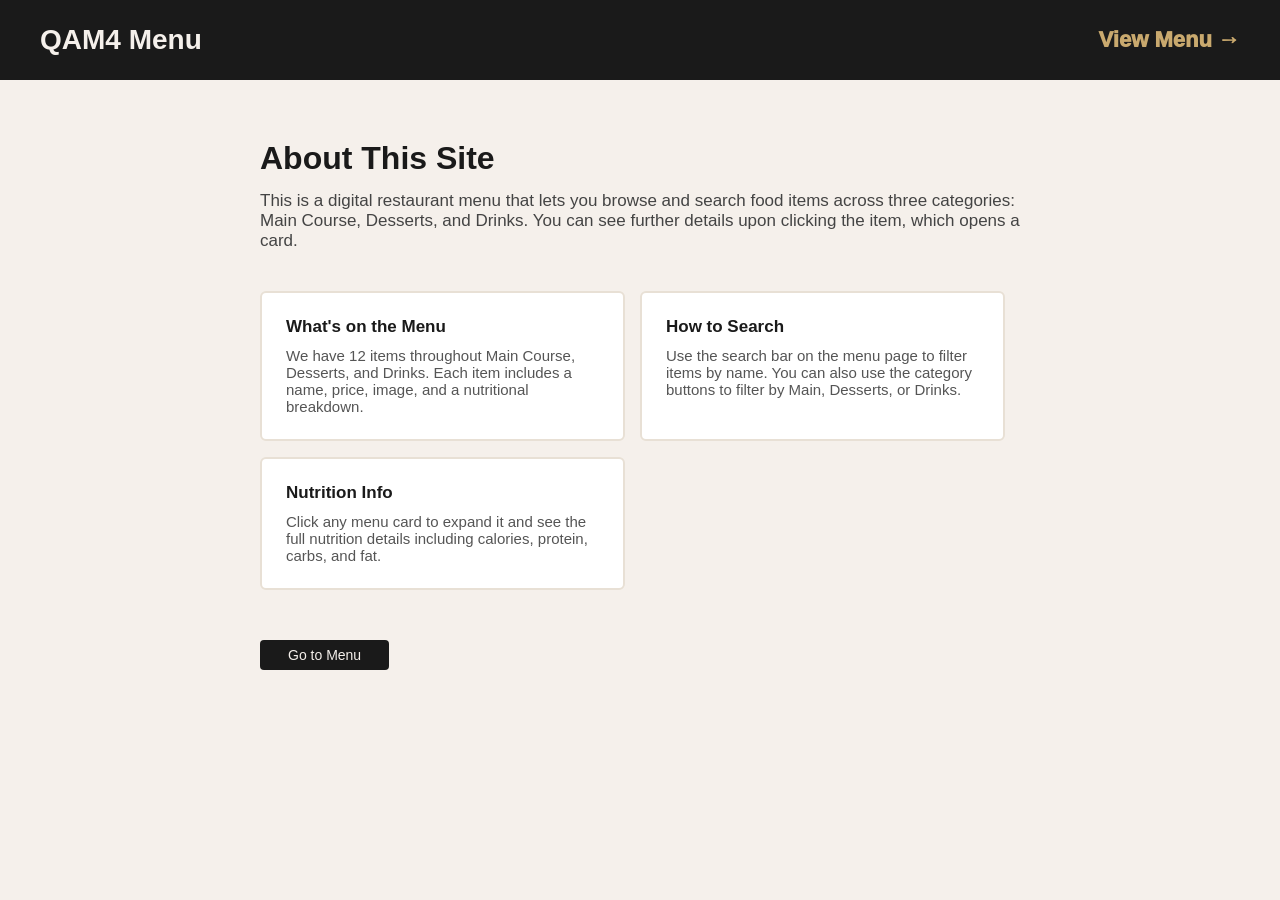
==== QAM4-website/webpage/index.html @ e3cd0900 "yo" ====
<!DOCTYPE html>
<html>
  <head>
    <meta charset="utf-8">
    <meta name="viewport" content="width=device-width">
    <title>About - QAM4 Menu</title>
    <link href="style.css" rel="stylesheet" type="text/css" />
  </head>
  <body>

    <header>
      <h1>QAM4 Menu</h1>
      <nav><a href="menu.html">View Menu →</a></nav>
    </header>

    <main class  =  "aboutMain">
      <section class = "about-hero">
        <h2>About This Site</h2>
        <p>This is a digital restaurant menu that lets you browse and search food items across three categories: Main Course, 
          Desserts, and Drinks. You can see further details upon clicking the item, which opens a card.</p>
      </section>

      <section class = "aboutGrid">
        <div class = "aboutCard">
          <h3>What's on the Menu</h3>
          <p>We have 12 items throughout Main Course, Desserts, and Drinks. Each item includes a name, price, image, 
            and a nutritional breakdown.</p>
        </div>
        <div class = "aboutCard">
          <h3>How to Search</h3>
          <p>Use the search bar on the menu page to filter items by name. You can also use the category buttons to filter by Main, Desserts, or Drinks.</p>
        </div>
        <div class = "aboutCard">
          <h3>Nutrition Info</h3>
          <p>Click any menu card to expand it and see the full nutrition details including calories, protein, carbs, and fat.</p>
        </div>
      </section>

      <a href = "menu.html" class = "backBtn">Go to Menu</a>
    </main>

  </body>
</html>
---- QAM4-website/webpage/style.css ----
*{
  box-sizing:border-box;
  margin:0;
  padding:0;
}

body{
  background:rgb(245, 240, 235);
  font-family:Arial, sans-serif;
  color:rgb(26, 26, 26);
  min-height:100vh;
}

header{
  background:rgb(26, 26, 26);
  color:rgb(245, 240, 235);
  padding:24px 40px;
  display:flex;
  align-items:center;
  justify-content:space-between;
}

header h1{
  font-size:28px;
}

header nav a{
  color:rgb(201, 169, 110);
  text-decoration:none;
  font-size:22px;
  font-weight:1000;
}

header nav a:hover{
  opacity:0.7;
}

.controls{
  max-width:700px;
  margin:40px auto 24px;
  padding:0 20px;
  display:flex;
  flex-direction:column;
  align-items:center;
}

#searchBox{
  width:100%;
  padding:12px 18px;
  border:2px solid rgb(26, 26, 26);
  border-radius:4px;
  font-family:Arial, sans-serif;
  font-size:16px;
  background:rgb(255, 255, 255);
  outline:none;
  margin-bottom:14px;
}

.buttons{
  display:flex;
}

.filterBtn{
  padding:9px 22px;
  border:2px solid rgb(26, 26, 26);
  background:transparent;
  font-family:Arial, sans-serif;
  font-size:14px;
  font-weight:500;
  cursor:pointer;
  border-radius:4px;
  margin-right:10px;
}

.filterBtn:hover, .filterBtn.active{
  background:rgb(26, 26, 26);
  color:rgb(245, 240, 235);
}

#output{
  max-width:700px;
  margin:0 auto 60px;
  padding:0 20px;
  display:flex;
  flex-direction:column;
}

.card{
  background:rgb(255, 255, 255);
  border:2px solid rgb(232, 224, 213);
  border-radius:6px;
  overflow:hidden;
  cursor:pointer;
  margin-bottom:12px;
}

.card:hover{
  border-color:rgb(201, 169, 110);
}

.card-summary{
  display:flex;
  justify-content:space-between;
  align-items:center;
  padding:18px 22px;
}

.card-summary h3{
  font-size:18px;
  font-weight:600;
}

.price{
  font-size:16px;
  font-weight:500;
  color:rgb(201, 169, 110);
}

.card-details{
  display:none;
  padding:0 22px 20px;
  border-top:1px solid rgb(232, 224, 213);
  flex-direction:column;
}

.card.expanded .card-details{
  display:flex;
}

.card-details img{
  width:100%;
  max-height:220px;
  border-radius:4px;
  margin-top:14px;
  margin-bottom:12px;
}

.category-tag{
  font-size:12px;
  font-weight:500;
  text-transform:uppercase;
  color:rgb(136, 136, 136);
  margin-bottom:10px;
}

.nutrition{
  display:flex;
  flex-wrap:wrap;
  background:rgb(245, 240, 235);
  padding:12px 14px;
  border-radius:4px;
}

.nutrition span{
  font-size:14px;
  font-weight:500;
  color:rgb(26, 26, 26);
  margin-right:16px;
}

.aboutMain{
  max-width:800px;
  margin:60px auto;
  padding:0 20px;
}

.about-hero{
  margin-bottom:40px;
}

.about-hero h2{
  font-size:32px;
  margin-bottom:14px;
}

.about-hero p{
  font-size:17px;
  color:rgb(68, 68, 68);
}

.aboutGrid{
  display:flex;
  flex-wrap:wrap;
  margin-bottom:40px;
}

.aboutCard{
  background:rgb(255, 255, 255);
  border:2px solid rgb(232, 224, 213);
  border-radius:6px;
  padding:24px;
  width:48%;
  margin-right:2%;
  margin-bottom:16px;
}

.aboutCard h3{
  font-size:17px;
  margin-bottom:10px;
}

.aboutCard p{
  font-size:15px;
  color:rgb(85, 85, 85);
}

.backBtn{
  padding:7px 28px;
  background:rgb(26, 26, 26);
  color:rgb(245, 240, 235);
  text-decoration:none;
  font-family:Arial, sans-serif;
  font-weight:400;
  border-radius:4px;
  font-size:14px;
}

.backBtn:hover{
  background:rgb(117, 112, 102);
}
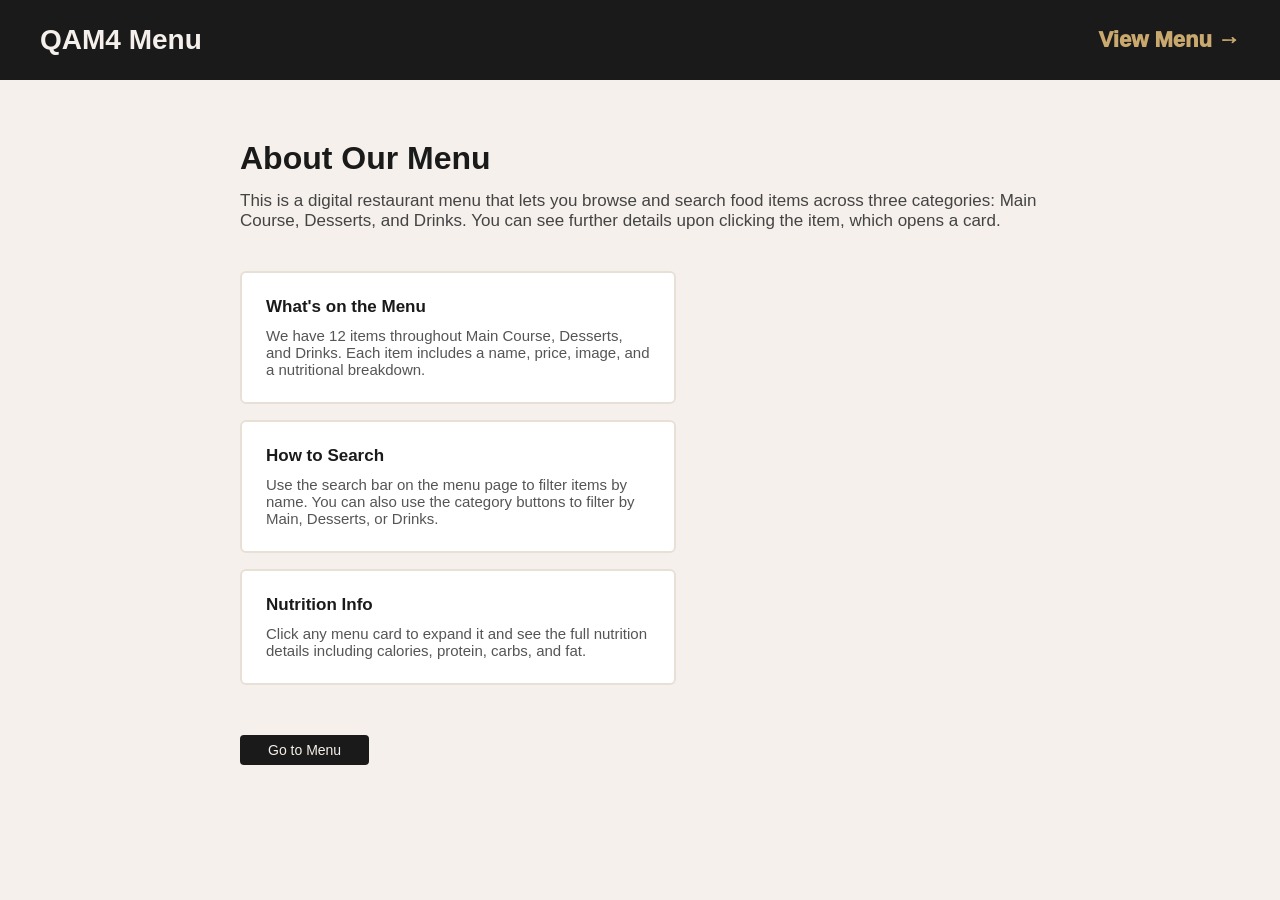
==== commit e6b260cc: "ok we done" ====
--- a/QAM4-website/webpage/index.html
+++ b/QAM4-website/webpage/index.html
@@ -15,7 +15,7 @@
 
     <main class  =  "aboutMain">
       <section class = "about-hero">
-        <h2>About This Site</h2>
+        <h2>About Our Menu</h2>
         <p>This is a digital restaurant menu that lets you browse and search food items across three categories: Main Course, 
           Desserts, and Drinks. You can see further details upon clicking the item, which opens a card.</p>
       </section>
--- a/QAM4-website/webpage/style.css
+++ b/QAM4-website/webpage/style.css
@@ -1,5 +1,4 @@
 *{
-  box-sizing:border-box;
   margin:0;
   padding:0;
 }
@@ -8,7 +7,7 @@
   background:rgb(245, 240, 235);
   font-family:Arial, sans-serif;
   color:rgb(26, 26, 26);
-  min-height:100vh;
+  min-height:100px;
 }
 
 header{
@@ -217,4 +216,13 @@
 
 .backBtn:hover{
   background:rgb(117, 112, 102);
+}
+
+.card-details img{
+  width:200px;
+  height:250px;
+  border:2px solid rgb(232, 224, 213);
+  border-radius:4px;
+  margin-top:14px;
+  margin-bottom:12px;
 }
